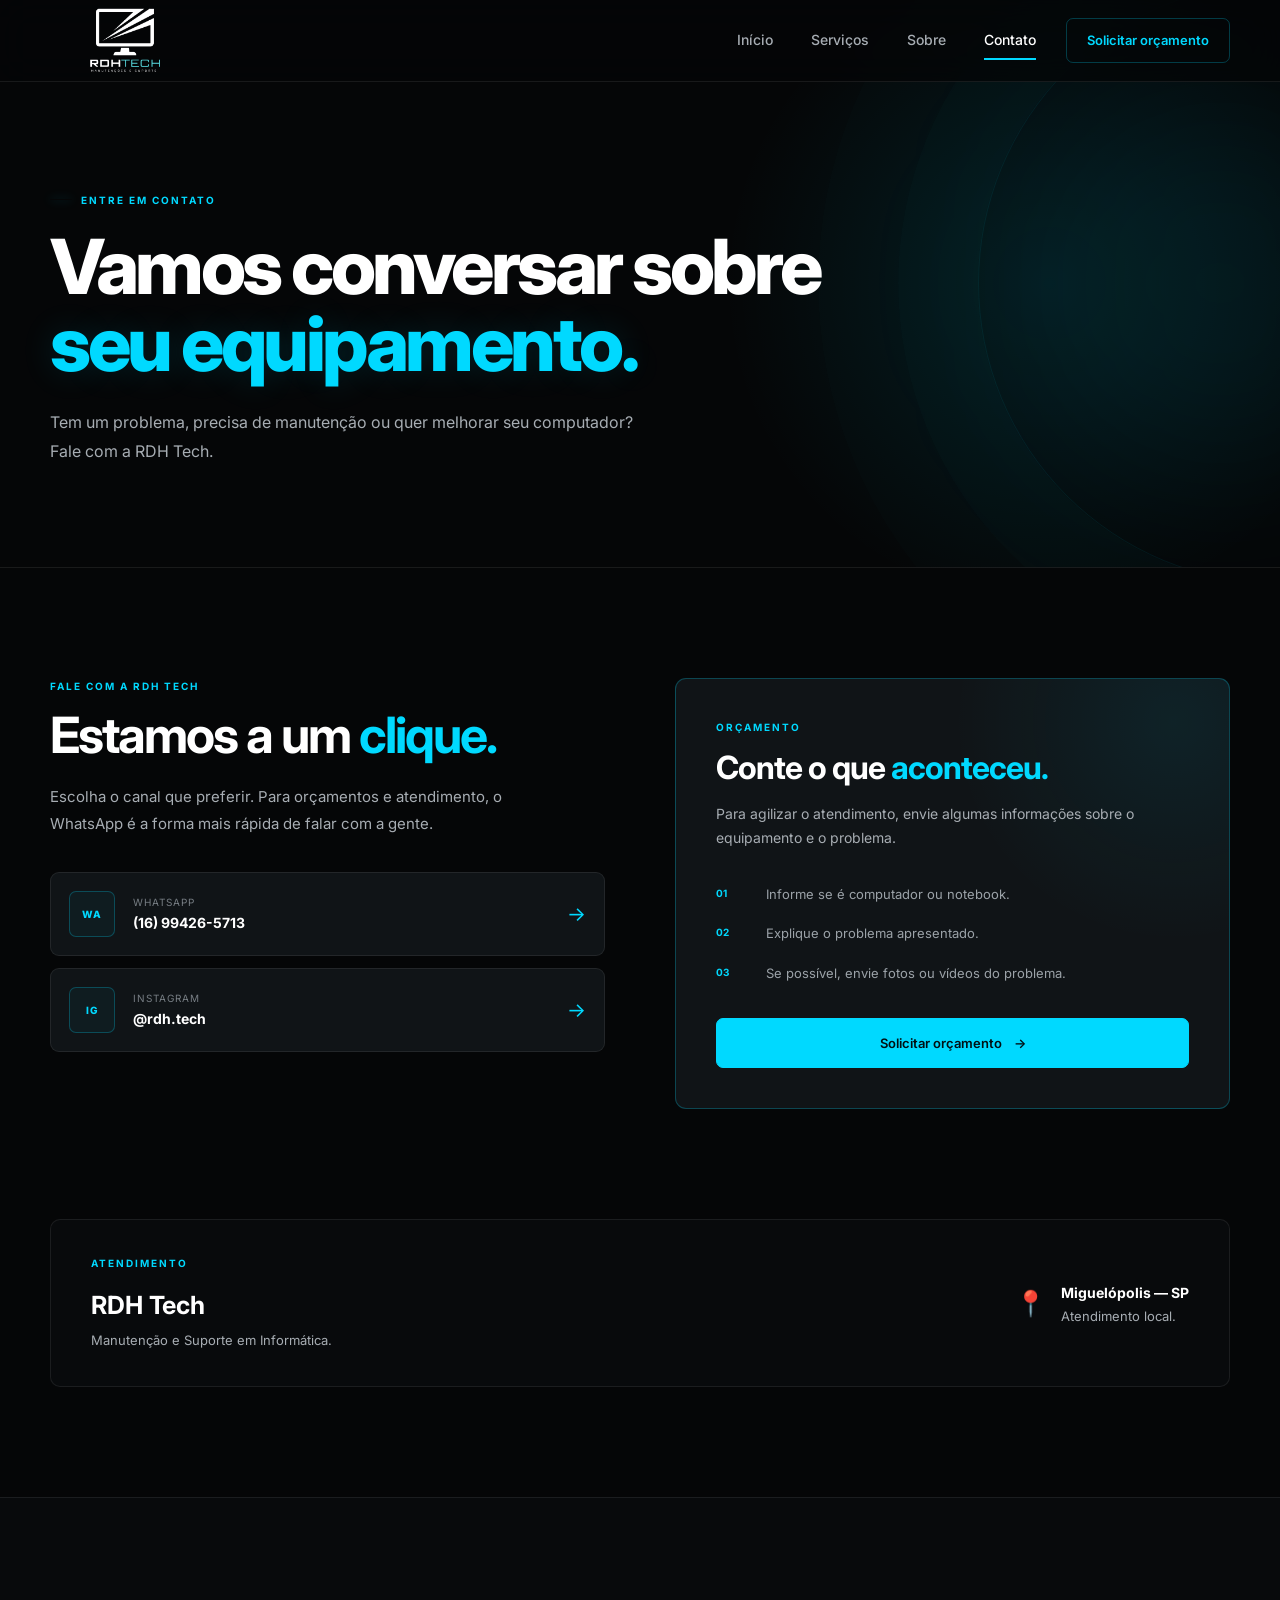
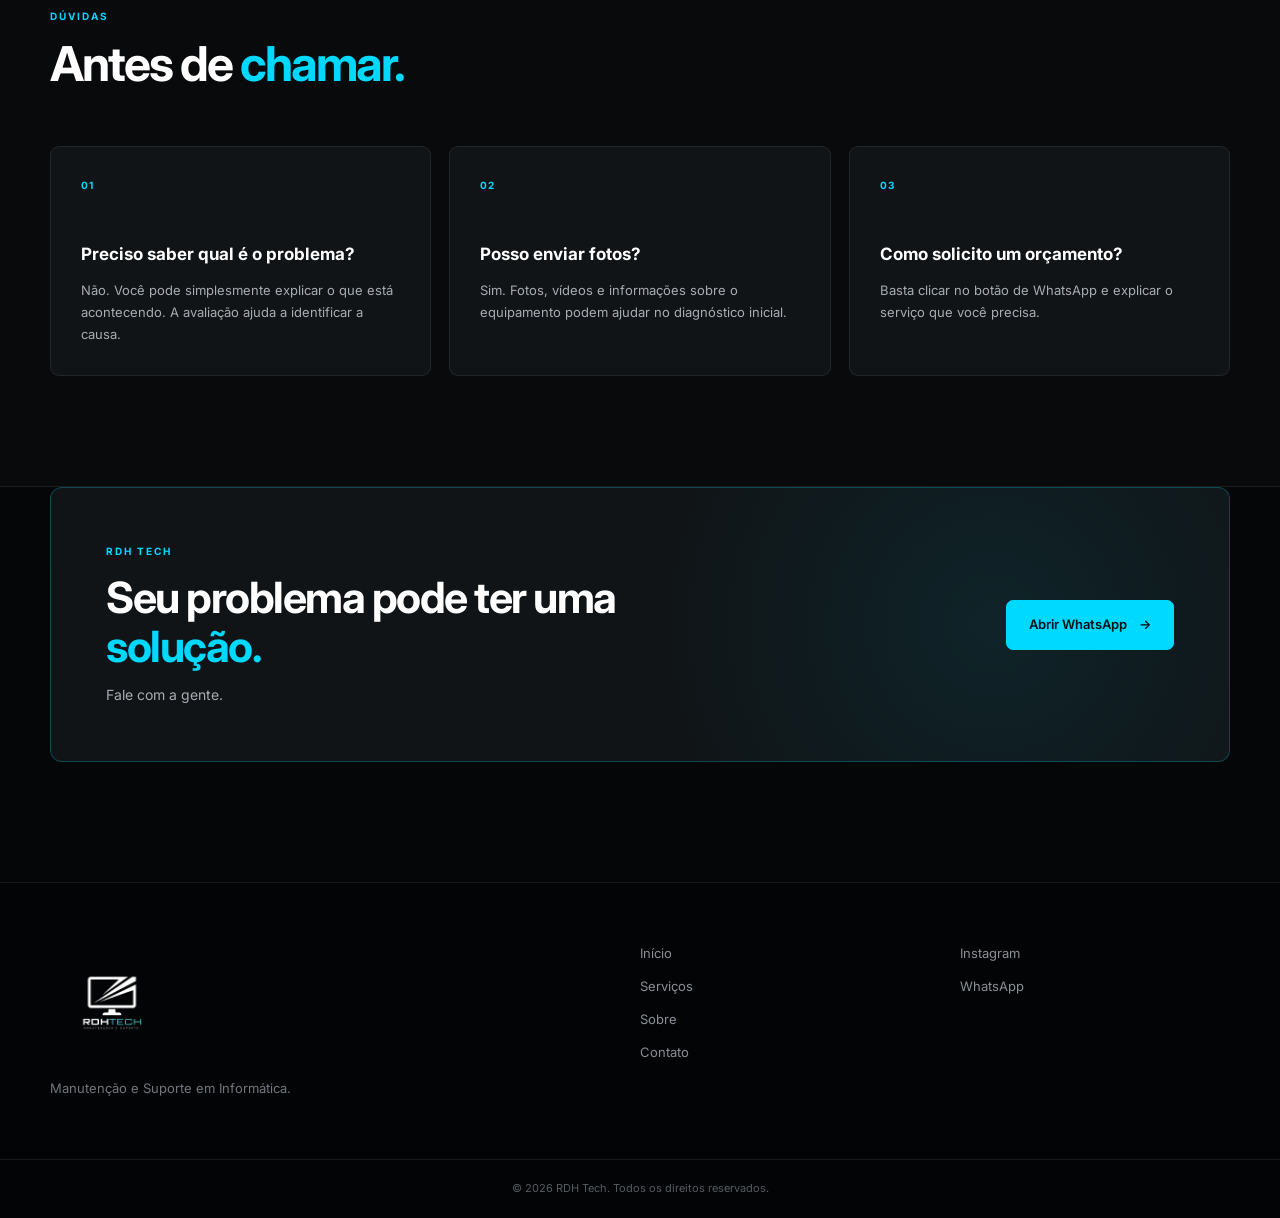
==== paginas/contato.html @ 2783f00d "atualização" ====
<!DOCTYPE html>
<html lang="pt-BR">

<head>

    <meta charset="UTF-8">

    <meta name="viewport" content="width=device-width, initial-scale=1.0">

    <meta name="description"
        content="Entre em contato com a RDH Tech para solicitar orçamento, manutenção e suporte em informática.">

    <title>Contato | RDH Tech</title>


    <!-- Google Fonts -->

    <link rel="preconnect" href="https://fonts.googleapis.com">

    <link rel="preconnect" href="https://fonts.gstatic.com" crossorigin>

    <link
        href="https://fonts.googleapis.com/css2?family=Inter:wght@400;500;600;700;800&display=swap"
        rel="stylesheet">


    <!-- CSS -->

    <link rel="stylesheet" href="../css/style.css">

</head>


<body>


    <!-- =====================================================
         HEADER
    ====================================================== -->

    <header class="header">

        <div class="container header-container">


            <a href="../index.html" class="logo-link">

                <img
                    src="../img/logo1.png"
                    alt="RDH Tech"
                    class="logo">

            </a>


            <nav class="nav">

                <a
                    href="../index.html"
                    class="nav-link">

                    Início

                </a>


                <a
                    href="servicos.html"
                    class="nav-link">

                    Serviços

                </a>


                <a
                    href="sobre.html"
                    class="nav-link">

                    Sobre

                </a>


                <a
                    href="contato.html"
                    class="nav-link active">

                    Contato

                </a>

            </nav>


            <a
                href="https://wa.me/5516994265713"
                target="_blank"
                class="header-button">

                Solicitar orçamento

            </a>


            <button
                class="menu-button"
                id="menuButton"
                aria-label="Abrir menu">

                ☰

            </button>


        </div>

    </header>



    <!-- =====================================================
         MAIN
    ====================================================== -->

    <main>


        <!-- =================================================
             HERO
        ================================================== -->

        <section class="page-hero contact-hero">

            <div class="container page-hero-container">


                <span class="section-label">

                    ENTRE EM CONTATO

                </span>


                <h1>

                    Vamos conversar sobre
                    <span>seu equipamento.</span>

                </h1>


                <p>

                    Tem um problema, precisa de manutenção
                    ou quer melhorar seu computador?
                    Fale com a RDH Tech.

                </p>


            </div>

        </section>



        <!-- =================================================
             CONTATO PRINCIPAL
        ================================================== -->

        <section class="contact-section">

            <div class="container">


                <div class="contact-grid">


                    <!-- INFORMAÇÕES -->

                    <div class="contact-info">


                        <span class="section-label">

                            FALE COM A RDH TECH

                        </span>


                        <h2>

                            Estamos a um
                            <span>clique.</span>

                        </h2>


                        <p>

                            Escolha o canal que preferir.
                            Para orçamentos e atendimento,
                            o WhatsApp é a forma mais rápida
                            de falar com a gente.

                        </p>


                        <!-- WHATSAPP -->

                        <a
                            href="https://wa.me/5516994265713"
                            target="_blank"
                            class="contact-card">


                            <div class="contact-icon">
                                WA
                            </div>


                            <div>

                                <span>
                                    WhatsApp
                                </span>

                                <strong>
                                    (16) 99426-5713
                                </strong>

                            </div>


                            <span class="contact-arrow">
                                →
                            </span>


                        </a>



                        <!-- INSTAGRAM -->

                        <a
                            href="https://www.instagram.com/rdh.tech"
                            target="_blank"
                            class="contact-card">


                            <div class="contact-icon">
                                IG
                            </div>


                            <div>

                                <span>
                                    Instagram
                                </span>

                                <strong>
                                    @rdh.tech
                                </strong>

                            </div>


                            <span class="contact-arrow">
                                →
                            </span>


                        </a>


                    </div>



                    <!-- ORÇAMENTO -->

                    <div class="contact-box">


                        <span class="section-label">

                            ORÇAMENTO

                        </span>


                        <h2>

                            Conte o que
                            <span>aconteceu.</span>

                        </h2>


                        <p>

                            Para agilizar o atendimento,
                            envie algumas informações sobre
                            o equipamento e o problema.

                        </p>


                        <div class="contact-steps">


                            <div>

                                <span>
                                    01
                                </span>

                                <p>
                                    Informe se é computador
                                    ou notebook.
                                </p>

                            </div>


                            <div>

                                <span>
                                    02
                                </span>

                                <p>
                                    Explique o problema
                                    apresentado.
                                </p>

                            </div>


                            <div>

                                <span>
                                    03
                                </span>

                                <p>
                                    Se possível, envie fotos
                                    ou vídeos do problema.
                                </p>

                            </div>


                        </div>


                        <a
                            href="https://wa.me/5516994265713?text=Olá%20RDH%20Tech!%20Gostaria%20de%20solicitar%20um%20orçamento."
                            target="_blank"
                            class="button button-primary contact-button">

                            Solicitar orçamento

                            <span>
                                →
                            </span>

                        </a>


                    </div>


                </div>

            </div>

        </section>



        <!-- =================================================
             ATENDIMENTO
        ================================================== -->

        <section class="contact-location">

            <div class="container">


                <div class="location-box">


                    <div>

                        <span class="section-label">

                            ATENDIMENTO

                        </span>


                        <h2>

                            RDH Tech

                        </h2>


                        <p>

                            Manutenção e Suporte em Informática.

                        </p>


                    </div>


                    <div class="location-info">

                        <span>
                            📍
                        </span>

                        <div>

                            <strong>
                                Miguelópolis — SP
                            </strong>

                            <p>
                                Atendimento local.
                            </p>

                        </div>

                    </div>


                </div>

            </div>

        </section>



        <!-- =================================================
             FAQ
        ================================================== -->

        <section class="faq-section">

            <div class="container">


                <div class="section-header">

                    <span class="section-label">

                        DÚVIDAS

                    </span>


                    <h2>

                        Antes de
                        <span>chamar.</span>

                    </h2>


                </div>


                <div class="faq-grid">


                    <article class="faq-card">

                        <span>
                            01
                        </span>

                        <h3>
                            Preciso saber qual é o problema?
                        </h3>

                        <p>

                            Não. Você pode simplesmente explicar
                            o que está acontecendo. A avaliação
                            ajuda a identificar a causa.

                        </p>

                    </article>


                    <article class="faq-card">

                        <span>
                            02
                        </span>

                        <h3>
                            Posso enviar fotos?
                        </h3>

                        <p>

                            Sim. Fotos, vídeos e informações sobre
                            o equipamento podem ajudar no diagnóstico
                            inicial.

                        </p>

                    </article>


                    <article class="faq-card">

                        <span>
                            03
                        </span>

                        <h3>
                            Como solicito um orçamento?
                        </h3>

                        <p>

                            Basta clicar no botão de WhatsApp e
                            explicar o serviço que você precisa.

                        </p>

                    </article>


                </div>

            </div>

        </section>



        <!-- =================================================
             CTA
        ================================================== -->

        <section class="cta">

            <div class="container">


                <div class="cta-box">


                    <div>

                        <span class="section-label">

                            RDH TECH

                        </span>


                        <h2>

                            Seu problema pode ter
                            uma <span>solução.</span>

                        </h2>


                        <p>

                            Fale com a gente.

                        </p>

                    </div>


                    <a
                        href="https://wa.me/5516994265713"
                        target="_blank"
                        class="button button-primary">

                        Abrir WhatsApp

                        <span>
                            →
                        </span>

                    </a>


                </div>

            </div>

        </section>


    </main>



    <!-- =====================================================
         FOOTER
    ====================================================== -->

    <footer class="footer">

        <div class="container footer-container">


            <div>

                <img
                    src="../img/logo1.png"
                    alt="RDH Tech"
                    class="footer-logo">


                <p>
                    Manutenção e Suporte em Informática.
                </p>

            </div>


            <div class="footer-links">

                <a href="../index.html">
                    Início
                </a>

                <a href="servicos.html">
                    Serviços
                </a>

                <a href="sobre.html">
                    Sobre
                </a>

                <a href="contato.html">
                    Contato
                </a>

            </div>


            <div class="footer-social">

                <a
                    href="https://www.instagram.com/rdh.tech"
                    target="_blank">

                    Instagram

                </a>


                <a
                    href="https://wa.me/5516994265713"
                    target="_blank">

                    WhatsApp

                </a>

            </div>


        </div>


        <div class="footer-bottom">

            <p>
                © 2026 RDH Tech. Todos os direitos reservados.
            </p>

        </div>

    </footer>



    <script src="../js/script.js"></script>

</body>

</html>
---- css/style.css ----
/* =========================================================
   RDH TECH
   STYLE SHEET
   ========================================================= */


/* =========================================================
   RESET
   ========================================================= */

* {
    margin: 0;
    padding: 0;
    box-sizing: border-box;
}

html {
    scroll-behavior: smooth;
}

body {
    font-family: "Inter", sans-serif;
    background: #050607;
    color: #ffffff;
    line-height: 1.6;
    overflow-x: hidden;
}

a {
    color: inherit;
    text-decoration: none;
}

img {
    max-width: 100%;
    display: block;
}

button {
    font-family: inherit;
}


/* =========================================================
   VARIÁVEIS
   ========================================================= */

:root {

    /* Identidade RDH Tech */

    --cyan: #00d9ff;
    --cyan-light: #42e5ff;
    --cyan-dark: #00a8c7;

    /* Fundos */

    --black: #050607;
    --black-2: #080a0c;
    --black-3: #0d1013;
    --card: #101417;

    /* Texto */

    --white: #ffffff;
    --text: #a7adb3;
    --text-light: #d9dde1;

    /* Bordas */

    --border: rgba(255, 255, 255, 0.08);
    --border-cyan: rgba(0, 217, 255, 0.25);

    /* Efeitos */

    --shadow: 0 20px 60px rgba(0, 0, 0, 0.35);

    --container: 1180px;
}


/* =========================================================
   CONTAINER
   ========================================================= */

.container {
    width: min(100% - 40px, var(--container));
    margin-inline: auto;
}


/* =========================================================
   HEADER
   ========================================================= */

.header {

    position: fixed;

    top: 0;
    left: 0;

    width: 100%;

    height: 82px;

    z-index: 1000;

    background: rgba(5, 6, 7, 0.78);

    backdrop-filter: blur(18px);
    -webkit-backdrop-filter: blur(18px);

    border-bottom: 1px solid var(--border);
}


.header-container {

    height: 100%;

    display: flex;

    align-items: center;

    justify-content: space-between;

    gap: 30px;
}


/* Logo */

.logo-link {
    display: flex;
    align-items: center;
}

.logo {

    width: 145px;

    height: auto;

    object-fit: contain;

    transition: 0.3s ease;
}

.logo:hover {
    transform: scale(1.03);
}


/* =========================================================
   NAV
   ========================================================= */

.nav {

    display: flex;

    align-items: center;

    gap: 38px;

    margin-left: auto;
}


.nav-link {

    position: relative;

    color: var(--text);

    font-size: 14px;

    font-weight: 500;

    transition: 0.3s ease;
}


.nav-link::after {

    content: "";

    position: absolute;

    left: 0;
    bottom: -8px;

    width: 0;
    height: 2px;

    background: var(--cyan);

    transition: 0.3s ease;
}


.nav-link:hover,
.nav-link.active {

    color: var(--white);
}


.nav-link:hover::after,
.nav-link.active::after {

    width: 100%;
}


/* =========================================================
   HEADER BUTTON
   ========================================================= */

.header-button {

    padding: 11px 20px;

    border: 1px solid var(--border-cyan);

    border-radius: 7px;

    color: var(--cyan);

    font-size: 13px;

    font-weight: 600;

    transition: 0.3s ease;
}


.header-button:hover {

    background: var(--cyan);

    color: #001014;

    border-color: var(--cyan);

    box-shadow:
        0 0 25px rgba(0, 217, 255, 0.15);
}


/* =========================================================
   MOBILE MENU BUTTON
   ========================================================= */

.menu-button {

    display: none;

    background: transparent;

    border: 0;

    color: white;

    font-size: 25px;

    cursor: pointer;
}


/* =========================================================
   HERO
   ========================================================= */

.hero {

    position: relative;

    min-height: 100vh;

    display: flex;

    align-items: center;

    overflow: hidden;

    padding-top: 82px;
}


/* Fundo */

.hero-background {

    position: absolute;

    inset: 0;

    pointer-events: none;

    background:

        radial-gradient(
            circle at 75% 45%,
            rgba(0, 217, 255, 0.13),
            transparent 28%
        ),

        radial-gradient(
            circle at 15% 80%,
            rgba(0, 217, 255, 0.05),
            transparent 30%
        );
}


.hero-background::after {

    content: "";

    position: absolute;

    width: 650px;
    height: 650px;

    right: -250px;
    top: 100px;

    border-radius: 50%;

    border: 1px solid rgba(0, 217, 255, 0.08);

    box-shadow:

        0 0 0 80px rgba(0, 217, 255, 0.015),

        0 0 0 160px rgba(0, 217, 255, 0.01);
}


/* Hero container */

.hero-container {

    position: relative;

    display: grid;

    grid-template-columns: 1.1fr 0.9fr;

    align-items: center;

    gap: 80px;

    padding-block: 100px;
}


/* =========================================================
   HERO CONTENT
   ========================================================= */

.hero-content {
    max-width: 680px;
}


.hero-tag {

    display: inline-flex;

    align-items: center;

    gap: 9px;

    padding: 7px 13px;

    margin-bottom: 28px;

    border: 1px solid var(--border-cyan);

    border-radius: 100px;

    color: var(--text-light);

    background: rgba(0, 217, 255, 0.035);

    font-size: 11px;

    font-weight: 600;

    letter-spacing: 0.8px;

    text-transform: uppercase;
}


.status-dot {

    width: 7px;
    height: 7px;

    border-radius: 50%;

    background: var(--cyan);

    box-shadow:
        0 0 12px var(--cyan);
}


.hero h1 {

    max-width: 700px;

    font-size: clamp(50px, 6vw, 82px);

    line-height: 1.02;

    letter-spacing: -4px;

    font-weight: 800;

    margin-bottom: 25px;
}


.hero h1 span {

    display: block;

    color: var(--cyan);

    text-shadow:
        0 0 35px rgba(0, 217, 255, 0.15);
}


.hero p {

    max-width: 580px;

    color: var(--text);

    font-size: 17px;

    line-height: 1.8;

    margin-bottom: 38px;
}


/* =========================================================
   HERO BUTTONS
   ========================================================= */

.hero-buttons {

    display: flex;

    align-items: center;

    flex-wrap: wrap;

    gap: 13px;
}


.button {

    display: inline-flex;

    align-items: center;

    justify-content: center;

    gap: 12px;

    min-height: 50px;

    padding: 0 22px;

    border-radius: 7px;

    font-size: 13px;

    font-weight: 600;

    transition:
        transform 0.3s ease,
        background 0.3s ease,
        border 0.3s ease,
        box-shadow 0.3s ease;
}


.button-primary {

    background: var(--cyan);

    color: #001014;

    border: 1px solid var(--cyan);
}


.button-primary:hover {

    transform: translateY(-3px);

    background: var(--cyan-light);

    box-shadow:
        0 12px 35px rgba(0, 217, 255, 0.18);
}


.button-outline {

    border: 1px solid var(--border);

    color: var(--white);

    background: rgba(255, 255, 255, 0.02);
}


.button-outline:hover {

    transform: translateY(-3px);

    border-color: var(--border-cyan);

    color: var(--cyan);

    background: rgba(0, 217, 255, 0.04);
}


/* =========================================================
   HERO LOGO
   ========================================================= */

.hero-logo {

    position: relative;

    display: flex;

    align-items: center;

    justify-content: center;

    min-height: 450px;
}


.hero-logo img {

    position: relative;

    z-index: 2;

    width: min(380px, 80%);

    filter:
        drop-shadow(
            0 0 35px rgba(0, 217, 255, 0.12)
        );

    animation: floating 5s ease-in-out infinite;
}


.logo-glow {

    position: absolute;

    width: 300px;
    height: 300px;

    border-radius: 50%;

    background: rgba(0, 217, 255, 0.08);

    filter: blur(70px);
}


/* =========================================================
   ANIMAÇÃO LOGO
   ========================================================= */

@keyframes floating {

    0% {
        transform: translateY(0);
    }

    50% {
        transform: translateY(-12px);
    }

    100% {
        transform: translateY(0);
    }
}


/* =========================================================
   SECTIONS
   ========================================================= */

.diferenciais,
.servicos-preview {

    padding: 120px 0;
}


.diferenciais {

    background: var(--black-2);

    border-top: 1px solid var(--border);
    border-bottom: 1px solid var(--border);
}


/* =========================================================
   SECTION HEADER
   ========================================================= */

.section-header {

    max-width: 650px;

    margin-bottom: 55px;
}


.section-header-row {

    max-width: none;

    display: flex;

    align-items: flex-end;

    justify-content: space-between;

    gap: 40px;
}


.section-label {

    display: block;

    margin-bottom: 14px;

    color: var(--cyan);

    font-size: 10px;

    font-weight: 700;

    letter-spacing: 2px;
}


.section-header h2 {

    font-size: clamp(32px, 4vw, 48px);

    line-height: 1.1;

    letter-spacing: -2px;

    margin-bottom: 18px;
}


.section-header h2 span {

    color: var(--cyan);
}


.section-header p {

    color: var(--text);

    font-size: 15px;

    line-height: 1.8;
}


/* =========================================================
   DIFERENCIAIS
   ========================================================= */

.diferenciais-grid {

    display: grid;

    grid-template-columns:
        repeat(3, 1fr);

    gap: 18px;
}


.feature-card {

    position: relative;

    min-height: 280px;

    padding: 35px;

    background: var(--card);

    border: 1px solid var(--border);

    border-radius: 10px;

    overflow: hidden;

    transition:
        transform 0.35s ease,
        border 0.35s ease;
}


.feature-card::before {

    content: "";

    position: absolute;

    left: 0;
    top: 0;

    width: 100%;
    height: 2px;

    background: linear-gradient(
        90deg,
        transparent,
        var(--cyan),
        transparent
    );

    opacity: 0;

    transition: 0.35s ease;
}


.feature-card:hover {

    transform: translateY(-7px);

    border-color: var(--border-cyan);
}


.feature-card:hover::before {

    opacity: 1;
}


.feature-number {

    margin-bottom: 70px;

    color: var(--cyan);

    font-size: 12px;

    font-weight: 700;

    letter-spacing: 1px;
}


.feature-card h3 {

    font-size: 20px;

    margin-bottom: 12px;
}


.feature-card p {

    color: var(--text);

    font-size: 14px;

    line-height: 1.7;
}


/* =========================================================
   SERVICES
   ========================================================= */

.services-grid {

    display: grid;

    grid-template-columns:
        repeat(4, 1fr);

    gap: 15px;
}


.service-card {

    padding: 30px 25px;

    background: var(--black-3);

    border: 1px solid var(--border);

    border-radius: 9px;

    transition: 0.3s ease;
}


.service-card:hover {

    transform: translateY(-6px);

    border-color: var(--border-cyan);

    background: #0f1518;
}


.service-icon {

    display: flex;

    align-items: center;

    justify-content: center;

    width: 48px;
    height: 48px;

    margin-bottom: 25px;

    border-radius: 8px;

    border: 1px solid var(--border-cyan);

    color: var(--cyan);

    background: rgba(0, 217, 255, 0.04);

    font-size: 12px;

    font-weight: 800;

    letter-spacing: 1px;
}


.service-card h3 {

    margin-bottom: 10px;

    font-size: 17px;
}


.service-card p {

    color: var(--text);

    font-size: 13px;

    line-height: 1.7;
}


/* =========================================================
   TEXT LINK
   ========================================================= */

.text-link {

    color: var(--cyan);

    font-size: 13px;

    font-weight: 600;

    white-space: nowrap;

    transition: 0.3s ease;
}


.text-link:hover {

    transform: translateX(5px);
}


/* =========================================================
   CTA
   ========================================================= */

.cta {

    padding: 0 0 120px;
}


.cta-box {

    position: relative;

    display: flex;

    align-items: center;

    justify-content: space-between;

    gap: 40px;

    padding: 55px;

    border: 1px solid var(--border-cyan);

    border-radius: 12px;

    overflow: hidden;

    background:

        radial-gradient(
            circle at 80% 50%,
            rgba(0, 217, 255, 0.08),
            transparent 35%
        ),

        var(--card);
}


.cta-box h2 {

    max-width: 650px;

    font-size: clamp(28px, 4vw, 43px);

    line-height: 1.15;

    letter-spacing: -1.5px;

    margin-bottom: 12px;
}


.cta-box h2 span {

    color: var(--cyan);
}


.cta-box p {

    color: var(--text);

    font-size: 14px;
}


/* =========================================================
   FOOTER
   ========================================================= */

.footer {

    border-top: 1px solid var(--border);

    background: #030405;
}


.footer-container {

    display: grid;

    grid-template-columns:
        2fr 1fr 1fr;

    gap: 50px;

    padding: 60px 0;
}


.footer-logo {

    width: 120px;

    margin-bottom: 15px;
}


.footer-container p {

    color: #70777d;

    font-size: 13px;
}


.footer-links,
.footer-social {

    display: flex;

    flex-direction: column;

    gap: 12px;
}


.footer-links a,
.footer-social a {

    color: #888f95;

    font-size: 13px;

    transition: 0.3s ease;
}


.footer-links a:hover,
.footer-social a:hover {

    color: var(--cyan);

    transform: translateX(3px);
}


.footer-bottom {

    padding: 20px;

    border-top: 1px solid var(--border);

    text-align: center;
}


.footer-bottom p {

    color: #555b60;

    font-size: 11px;
}


/* =========================================================
   RESPONSIVIDADE
   ========================================================= */


/* TABLET */

@media (max-width: 1000px) {

    .nav {
        gap: 22px;
    }

    .header-button {
        display: none;
    }

    .hero-container {

        grid-template-columns: 1fr;

        text-align: center;

        gap: 30px;
    }

    .hero-content {
        margin-inline: auto;
    }

    .hero-tag {
        margin-inline: auto;
    }

    .hero p {
        margin-inline: auto;
    }

    .hero-buttons {
        justify-content: center;
    }

    .hero-logo {

        min-height: 300px;

        order: -1;
    }

    .hero-logo img {
        width: 250px;
    }

    .diferenciais-grid {
        grid-template-columns: 1fr;
    }

    .services-grid {
        grid-template-columns:
            repeat(2, 1fr);
    }

}


/* MOBILE */

@media (max-width: 700px) {

    .container {
        width: min(100% - 30px, var(--container));
    }


    /* Header */

    .header {
        height: 70px;
    }

    .logo {
        width: 115px;
    }

    .nav {
        display: none;
    }

    .menu-button {
        display: block;
    }


    /* Hero */

    .hero {
        padding-top: 70px;
    }

    .hero-container {
        padding-block: 70px;
    }

    .hero-logo {
        min-height: 220px;
    }

    .hero-logo img {
        width: 210px;
    }

    .hero h1 {

        font-size: 47px;

        letter-spacing: -2.5px;
    }

    .hero p {
        font-size: 15px;
    }

    .hero-buttons {

        flex-direction: column;

        align-items: stretch;
    }

    .button {
        width: 100%;
    }


    /* Sections */

    .diferenciais,
    .servicos-preview {
        padding: 85px 0;
    }

    .section-header {
        margin-bottom: 40px;
    }

    .section-header-row {

        align-items: flex-start;

        flex-direction: column;

        gap: 20px;
    }


    /* Services */

    .services-grid {
        grid-template-columns: 1fr;
    }


    /* Cards */

    .feature-card {
        min-height: auto;
    }

    .feature-number {
        margin-bottom: 45px;
    }


    /* CTA */

    .cta {
        padding-bottom: 85px;
    }

    .cta-box {

        flex-direction: column;

        align-items: flex-start;

        padding: 35px 25px;
    }


    /* Footer */

    .footer-container {

        grid-template-columns: 1fr;

        gap: 35px;

        padding: 45px 0;
    }

}


/* =========================================================
   REDUÇÃO DE MOVIMENTO
   ========================================================= */

@media (prefers-reduced-motion: reduce) {

    *,
    *::before,
    *::after {

        animation-duration: 0.01ms !important;

        animation-iteration-count: 1 !important;

        scroll-behavior: auto !important;

        transition-duration: 0.01ms !important;
    }

}

/* =========================================================
   JAVASCRIPT / INTERAÇÕES
   ========================================================= */

.header.scrolled {
    background: rgba(5, 6, 7, 0.94);
    box-shadow: 0 10px 40px rgba(0, 0, 0, 0.25);
}


/* Animação de entrada */

.reveal {
    opacity: 0;
    transform: translateY(25px);
    transition:
        opacity 0.7s ease,
        transform 0.7s ease;
}

.reveal.show {
    opacity: 1;
    transform: translateY(0);
}


/* Menu mobile */

@media (max-width: 700px) {

    .nav.mobile-active {

        position: absolute;

        top: 70px;
        left: 15px;
        right: 15px;

        display: flex;

        flex-direction: column;

        gap: 0;

        padding: 10px;

        background: rgba(10, 13, 15, 0.98);

        border: 1px solid rgba(0, 217, 255, 0.15);

        border-radius: 10px;

        box-shadow:
            0 20px 50px rgba(0, 0, 0, 0.5);
    }

    .nav.mobile-active .nav-link {

        width: 100%;

        padding: 15px;

        border-radius: 6px;
    }

    .nav.mobile-active .nav-link:hover {

        background: rgba(0, 217, 255, 0.05);
    }

    .nav.mobile-active .nav-link::after {
        display: none;
    }

}

/* =========================================================
   SOBRE / HISTÓRIA DA RDH TECH
   ========================================================= */


/* =========================================================
   STORY
   ========================================================= */

.story-section {

    padding: 120px 0;

}


.story-intro {

    max-width: 720px;

    margin-bottom: 100px;

}


.story-intro h2 {

    font-size: clamp(35px, 5vw, 55px);

    line-height: 1.1;

    letter-spacing: -2px;

    margin-bottom: 25px;

}


.story-intro h2 span {

    color: var(--cyan);

}


.story-intro p {

    max-width: 650px;

    color: var(--text);

    font-size: 16px;

    line-height: 1.9;

    margin-bottom: 15px;

}


/* =========================================================
   TIMELINE
   ========================================================= */

.story-timeline {

    position: relative;

    max-width: 900px;

    margin-inline: auto;

}


/* Linha vertical */

.story-timeline::before {

    content: "";

    position: absolute;

    top: 0;
    bottom: 0;

    left: 25px;

    width: 1px;

    background: linear-gradient(
        to bottom,
        transparent,
        var(--border-cyan),
        var(--border-cyan),
        transparent
    );

}


/* Item */

.story-item {

    position: relative;

    display: grid;

    grid-template-columns: 52px 1fr;

    gap: 35px;

    margin-bottom: 80px;

}


.story-item:last-child {

    margin-bottom: 0;

}


/* Número */

.story-marker {

    position: relative;

    z-index: 2;

    display: flex;

    align-items: center;

    justify-content: center;

    width: 52px;
    height: 52px;

    border-radius: 50%;

    border: 1px solid var(--border-cyan);

    background: var(--black);

    color: var(--cyan);

    font-size: 11px;

    font-weight: 700;

    box-shadow:
        0 0 25px rgba(0, 217, 255, 0.05);

}


/* Conteúdo */

.story-content {

    padding-top: 5px;

}


.story-label {

    display: block;

    margin-bottom: 12px;

    color: var(--cyan);

    font-size: 10px;

    font-weight: 700;

    letter-spacing: 2px;

}


.story-content h3 {

    font-size: 25px;

    line-height: 1.25;

    margin-bottom: 13px;

}


.story-content p {

    max-width: 650px;

    color: var(--text);

    font-size: 14px;

    line-height: 1.8;

}


/* =========================================================
   ESSÊNCIA
   ========================================================= */

.essence-section {

    padding: 120px 0;

    background: var(--black-2);

    border-top: 1px solid var(--border);

    border-bottom: 1px solid var(--border);

}


.essence-grid {

    display: grid;

    grid-template-columns:
        repeat(3, 1fr);

    gap: 18px;

}


.essence-card {

    min-height: 260px;

    padding: 32px;

    background: var(--card);

    border: 1px solid var(--border);

    border-radius: 10px;

    transition: 0.35s ease;

}


.essence-card:hover {

    transform: translateY(-7px);

    border-color: var(--border-cyan);

}


.essence-number {

    display: block;

    margin-bottom: 70px;

    color: var(--cyan);

    font-size: 11px;

    font-weight: 700;

    letter-spacing: 1px;

}


.essence-card h3 {

    margin-bottom: 10px;

    font-size: 20px;

}


.essence-card p {

    color: var(--text);

    font-size: 13px;

    line-height: 1.8;

}


/* =========================================================
   VISÃO
   ========================================================= */

.vision-section {

    padding: 120px 0;

}


.vision-box {

    position: relative;

    display: grid;

    grid-template-columns: 1.3fr 0.7fr;

    align-items: center;

    gap: 60px;

    min-height: 430px;

    padding: 60px;

    border: 1px solid var(--border-cyan);

    border-radius: 12px;

    overflow: hidden;

    background:

        radial-gradient(
            circle at 80% 50%,
            rgba(0, 217, 255, 0.09),
            transparent 35%
        ),

        var(--card);

}


.vision-content {

    position: relative;

    z-index: 2;

}


.vision-content h2 {

    max-width: 600px;

    font-size: clamp(35px, 5vw, 55px);

    line-height: 1.1;

    letter-spacing: -2px;

    margin-bottom: 20px;

}


.vision-content h2 span {

    color: var(--cyan);

}


.vision-content p {

    max-width: 620px;

    color: var(--text);

    font-size: 15px;

    line-height: 1.9;

    margin-bottom: 30px;

}


.vision-mark {

    display: flex;

    align-items: center;

    justify-content: center;

}


.vision-mark img {

    width: min(280px, 80%);

    opacity: 0.85;

    filter:
        drop-shadow(
            0 0 35px rgba(0, 217, 255, 0.14)
        );

}


/* =========================================================
   MOBILE
   ========================================================= */

@media (max-width: 800px) {

    .story-section,
    .essence-section,
    .vision-section {

        padding: 85px 0;

    }


    .story-intro {

        margin-bottom: 70px;

    }


    .story-timeline::before {

        left: 20px;

    }


    .story-item {

        grid-template-columns: 42px 1fr;

        gap: 22px;

        margin-bottom: 60px;

    }


    .story-marker {

        width: 42px;
        height: 42px;

    }


    .story-content h3 {

        font-size: 21px;

    }


    .story-content p {

        font-size: 13px;

    }


    .essence-grid {

        grid-template-columns: 1fr;

    }


    .essence-card {

        min-height: auto;

    }


    .essence-number {

        margin-bottom: 40px;

    }


    .vision-box {

        grid-template-columns: 1fr;

        padding: 35px 25px;

        text-align: left;

    }


    .vision-mark {

        order: -1;

    }


    .vision-mark img {

        width: 180px;

    }

}


/* =========================================================
   PÁGINA DE CONTATO
   ========================================================= */


/* =========================================================
   CONTATO
   ========================================================= */

.contact-section {

    padding: 110px 0;

}


.contact-grid {

    display: grid;

    grid-template-columns:
        1fr 1fr;

    gap: 70px;

    align-items: start;

}


/* =========================================================
   INFORMAÇÕES
   ========================================================= */

.contact-info h2 {

    font-size: clamp(35px, 4vw, 50px);

    line-height: 1.1;

    letter-spacing: -2px;

    margin-bottom: 20px;

}


.contact-info h2 span {

    color: var(--cyan);

}


.contact-info > p {

    max-width: 500px;

    color: var(--text);

    font-size: 15px;

    line-height: 1.8;

    margin-bottom: 35px;

}


/* =========================================================
   CONTACT CARDS
   ========================================================= */

.contact-card {

    display: flex;

    align-items: center;

    gap: 18px;

    padding: 18px;

    margin-bottom: 12px;

    border: 1px solid var(--border);

    border-radius: 9px;

    background: var(--card);

    transition: 0.3s ease;

}


.contact-card:hover {

    transform: translateX(6px);

    border-color: var(--border-cyan);

}


.contact-icon {

    display: flex;

    align-items: center;

    justify-content: center;

    width: 46px;
    height: 46px;

    flex-shrink: 0;

    border-radius: 7px;

    border: 1px solid var(--border-cyan);

    color: var(--cyan);

    background: rgba(0, 217, 255, 0.04);

    font-size: 10px;

    font-weight: 800;

    letter-spacing: 1px;

}


.contact-card div:nth-child(2) {

    display: flex;

    flex-direction: column;

    gap: 2px;

}


.contact-card div:nth-child(2) span {

    color: #777e84;

    font-size: 10px;

    text-transform: uppercase;

    letter-spacing: 1px;

}


.contact-card strong {

    color: var(--white);

    font-size: 14px;

}


.contact-arrow {

    margin-left: auto;

    color: var(--cyan);

    font-size: 20px;

}


/* =========================================================
   CONTACT BOX
   ========================================================= */

.contact-box {

    padding: 40px;

    border: 1px solid var(--border-cyan);

    border-radius: 11px;

    background:

        radial-gradient(
            circle at 90% 10%,
            rgba(0, 217, 255, 0.07),
            transparent 35%
        ),

        var(--card);

}


.contact-box h2 {

    font-size: 32px;

    line-height: 1.2;

    letter-spacing: -1px;

    margin-bottom: 15px;

}


.contact-box h2 span {

    color: var(--cyan);

}


.contact-box > p {

    color: var(--text);

    font-size: 14px;

    line-height: 1.7;

    margin-bottom: 35px;

}


/* =========================================================
   CONTACT STEPS
   ========================================================= */

.contact-steps {

    display: flex;

    flex-direction: column;

    gap: 20px;

    margin-bottom: 35px;

}


.contact-steps > div {

    display: grid;

    grid-template-columns: 35px 1fr;

    gap: 15px;

    align-items: start;

}


.contact-steps span {

    color: var(--cyan);

    font-size: 10px;

    font-weight: 700;

}


.contact-steps p {

    color: #9ba2a8;

    font-size: 13px;

    line-height: 1.5;

}


.contact-button {

    width: 100%;

}


/* =========================================================
   LOCALIZAÇÃO
   ========================================================= */

.contact-location {

    padding: 0 0 110px;

}


.location-box {

    display: flex;

    align-items: center;

    justify-content: space-between;

    gap: 40px;

    padding: 35px 40px;

    border: 1px solid var(--border);

    border-radius: 10px;

    background: var(--black-2);

}


.location-box h2 {

    font-size: 25px;

    margin-bottom: 5px;

}


.location-box p {

    color: var(--text);

    font-size: 13px;

}


.location-info {

    display: flex;

    align-items: center;

    gap: 15px;

}


.location-info > span {

    font-size: 25px;

}


.location-info strong {

    font-size: 14px;

}


/* =========================================================
   FAQ
   ========================================================= */

.faq-section {

    padding: 110px 0;

    background: var(--black-2);

    border-top: 1px solid var(--border);

    border-bottom: 1px solid var(--border);

}


.faq-grid {

    display: grid;

    grid-template-columns:
        repeat(3, 1fr);

    gap: 18px;

}


.faq-card {

    padding: 30px;

    border: 1px solid var(--border);

    border-radius: 9px;

    background: var(--card);

    transition: 0.3s ease;

}


.faq-card:hover {

    transform: translateY(-5px);

    border-color: var(--border-cyan);

}


.faq-card > span {

    display: block;

    margin-bottom: 50px;

    color: var(--cyan);

    font-size: 10px;

    font-weight: 700;

    letter-spacing: 1px;

}


.faq-card h3 {

    font-size: 17px;

    line-height: 1.4;

    margin-bottom: 12px;

}


.faq-card p {

    color: var(--text);

    font-size: 13px;

    line-height: 1.7;

}


/* =========================================================
   RESPONSIVIDADE
   ========================================================= */

@media (max-width: 900px) {

    .contact-grid {

        grid-template-columns: 1fr;

        gap: 50px;

    }


    .faq-grid {

        grid-template-columns:
            1fr 1fr;

    }

}


@media (max-width: 700px) {

    .contact-section {

        padding: 75px 0;

    }


    .contact-box {

        padding: 30px 25px;

    }


    .location-box {

        flex-direction: column;

        align-items: flex-start;

        padding: 30px 25px;

    }


    .contact-location {

        padding-bottom: 75px;

    }


    .faq-section {

        padding: 75px 0;

    }


    .faq-grid {

        grid-template-columns: 1fr;

    }


    .faq-card > span {

        margin-bottom: 35px;

    }

}

/* =========================================================
   PÁGINA DE SERVIÇOS — RDH TECH
   ========================================================= */


/* =========================================================
   HERO DA PÁGINA
   ========================================================= */

.page-hero {
    position: relative;

    min-height: 520px;

    display: flex;
    align-items: center;

    padding-top: 82px;

    overflow: hidden;

    background:
        radial-gradient(
            circle at 82% 50%,
            rgba(0, 217, 255, 0.10),
            transparent 30%
        ),
        var(--black);

    border-bottom: 1px solid var(--border);
}


/* círculos decorativos */

.page-hero::before {
    content: "";

    position: absolute;

    width: 600px;
    height: 600px;

    right: -300px;
    top: 50%;

    transform: translateY(-50%);

    border-radius: 50%;

    border: 1px solid rgba(0, 217, 255, 0.07);

    box-shadow:
        0 0 0 80px rgba(0, 217, 255, 0.012),
        0 0 0 160px rgba(0, 217, 255, 0.008);

    pointer-events: none;
}


/* brilho */

.page-hero::after {
    content: "";

    position: absolute;

    width: 400px;
    height: 400px;

    right: -140px;
    top: 50%;

    transform: translateY(-50%);

    border-radius: 50%;

    background: rgba(0, 217, 255, 0.05);

    filter: blur(90px);

    pointer-events: none;
}


/* =========================================================
   CONTAINER DO HERO
   ========================================================= */

.page-hero-container {
    position: relative;

    z-index: 2;

    padding: 100px 0;
}


/* =========================================================
   LABEL
   ========================================================= */

.page-hero .section-label {
    display: inline-flex;

    align-items: center;

    gap: 9px;

    margin-bottom: 20px;

    color: var(--cyan);

    font-size: 10px;

    font-weight: 700;

    letter-spacing: 2px;

    text-transform: uppercase;
}


.page-hero .section-label::before {
    content: "";

    width: 22px;
    height: 1px;

    background: var(cyan);

    box-shadow:
        0 0 10px rgba(0, 217, 255, 0.4);
}


/* =========================================================
   TÍTULO
   ========================================================= */

.page-hero h1 {
    max-width: 800px;

    margin-bottom: 25px;

    color: var(--white);

    font-size: clamp(46px, 6vw, 76px);

    line-height: 1.02;

    letter-spacing: -3.5px;

    font-weight: 800;
}


.page-hero h1 span {
    color: var(--cyan);

    text-shadow:
        0 0 35px rgba(0, 217, 255, 0.14);
}


/* =========================================================
   DESCRIÇÃO
   ========================================================= */

.page-hero p {
    max-width: 600px;

    color: var(--text);

    font-size: 16px;

    line-height: 1.85;
}


/* =========================================================
   ÁREA DOS SERVIÇOS
   ========================================================= */

.services-page {
    padding: 115px 0 120px;

    background: var(--black-2);

    border-bottom: 1px solid var(--border);
}


/* =========================================================
   GRID DOS CARDS
   ========================================================= */

.services-page-grid {
    display: grid;

    grid-template-columns: repeat(3, minmax(0, 1fr));

    gap: 18px;
}


/* =========================================================
   CARD DE SERVIÇO
   ========================================================= */

.service-large-card {
    position: relative;

    display: flex;

    flex-direction: column;

    min-height: 390px;

    padding: 32px;

    background:
        linear-gradient(
            145deg,
            rgba(255, 255, 255, 0.025),
            transparent 50%
        ),
        var(--card);

    border: 1px solid var(--border);

    border-radius: 12px;

    overflow: hidden;

    transition:
        transform 0.3s ease,
        border-color 0.3s ease,
        background 0.3s ease,
        box-shadow 0.3s ease;
}


/* linha cyan no topo */

.service-large-card::before {
    content: "";

    position: absolute;

    top: 0;
    left: 0;

    width: 100%;
    height: 2px;

    background:
        linear-gradient(
            90deg,
            transparent,
            var(--cyan),
            transparent
        );

    opacity: 0;

    transition: opacity 0.3s ease;
}


/* brilho interno */

.service-large-card::after {
    content: "";

    position: absolute;

    width: 200px;
    height: 200px;

    right: -100px;
    bottom: -110px;

    border-radius: 50%;

    background: rgba(0, 217, 255, 0.035);

    filter: blur(40px);

    pointer-events: none;

    transition: 0.3s ease;
}


/* hover */

.service-large-card:hover {
    transform: translateY(-7px);

    border-color: var(--border-cyan);

    background:
        linear-gradient(
            145deg,
            rgba(0, 217, 255, 0.035),
            transparent 50%
        ),
        #0f1518;

    box-shadow:
        0 20px 50px rgba(0, 0, 0, 0.28);
}


.service-large-card:hover::before {
    opacity: 1;
}


.service-large-card:hover::after {
    background: rgba(0, 217, 255, 0.07);
}


/* =========================================================
   PARTE SUPERIOR DO CARD
   ========================================================= */

.service-top {
    position: relative;

    z-index: 2;

    display: flex;

    align-items: center;

    justify-content: space-between;

    margin-bottom: 55px;
}


/* número */

.service-index {
    color: var(--cyan);

    font-size: 11px;

    font-weight: 700;

    letter-spacing: 1px;
}


/* símbolo */

.service-symbol {
    display: flex;

    align-items: center;

    justify-content: center;

    width: 52px;
    height: 52px;

    border: 1px solid var(--border-cyan);

    border-radius: 9px;

    color: var(--cyan);

    background: rgba(0, 217, 255, 0.045);

    font-size: 11px;

    font-weight: 800;

    letter-spacing: 1px;

    box-shadow:
        inset 0 0 20px rgba(0, 217, 255, 0.02);
}


/* =========================================================
   TÍTULO DO SERVIÇO
   ========================================================= */

.service-large-card h2 {
    position: relative;

    z-index: 2;

    margin-bottom: 12px;

    color: var(--white);

    font-size: 21px;

    line-height: 1.35;

    font-weight: 700;
}


/* =========================================================
   DESCRIÇÃO
   ========================================================= */

.service-large-card > p {
    position: relative;

    z-index: 2;

    margin-bottom: 25px;

    color: var(--text);

    font-size: 13px;

    line-height: 1.75;
}


/* =========================================================
   LISTA
   ========================================================= */

.service-large-card ul {
    position: relative;

    z-index: 2;

    display: flex;

    flex-direction: column;

    gap: 9px;

    margin-top: auto;

    padding: 0;

    list-style: none;
}


.service-large-card li {
    position: relative;

    padding-left: 18px;

    color: var(--text-light);

    font-size: 12px;

    line-height: 1.5;
}


.service-large-card li::before {
    content: "";

    position: absolute;

    left: 0;
    top: 8px;

    width: 5px;
    height: 5px;

    border-radius: 50%;

    background: var(--cyan);

    box-shadow:
        0 0 8px rgba(0, 217, 255, 0.35);
}


/* =========================================================
   PROCESSO
   ========================================================= */

.process-section {
    padding: 120px 0;

    background: var(--black);
}


/* =========================================================
   CABEÇALHO DO PROCESSO
   ========================================================= */

.process-section .section-header {
    max-width: 700px;

    margin-bottom: 60px;
}


/* =========================================================
   GRID DO PROCESSO
   ========================================================= */

.process-grid {
    display: grid;

    grid-template-columns: repeat(4, 1fr);

    gap: 18px;
}


/* =========================================================
   ITEM DO PROCESSO
   ========================================================= */

.process-section .process-item {
    position: relative;

    padding: 30px;

    min-height: 230px;

    background: var(--card);

    border: 1px solid var(--border);

    border-radius: 10px;

    overflow: hidden;

    transition:
        transform 0.3s ease,
        border-color 0.3s ease,
        background 0.3s ease;
}


.process-section .process-item::before {
    content: "";

    position: absolute;

    top: 0;
    left: 0;

    width: 100%;
    height: 2px;

    background:
        linear-gradient(
            90deg,
            transparent,
            var(--cyan),
            transparent
        );

    opacity: 0;

    transition: opacity 0.3s ease;
}


.process-section .process-item:hover {
    transform: translateY(-6px);

    border-color: var(--border-cyan);

    background: #0f1518;
}


.process-section .process-item:hover::before {
    opacity: 1;
}


/* =========================================================
   NÚMERO DO PROCESSO
   ========================================================= */

.process-section .process-number {
    display: block;

    margin-bottom: 55px;

    color: var(--cyan);

    font-size: 11px;

    font-weight: 700;

    letter-spacing: 1px;
}


/* =========================================================
   TÍTULO DO PROCESSO
   ========================================================= */

.process-section .process-item h3 {
    margin-bottom: 9px;

    color: var(--white);

    font-size: 17px;

    line-height: 1.4;
}


/* =========================================================
   TEXTO DO PROCESSO
   ========================================================= */

.process-section .process-item p {
    color: var(--text);

    font-size: 13px;

    line-height: 1.7;
}


/* =========================================================
   AJUSTE CTA DA PÁGINA
   ========================================================= */

.services-page + .process-section + .cta {
    padding-top: 0;
}


/* =========================================================
   TABLET
   ========================================================= */

@media (max-width: 1000px) {

    .page-hero {
        min-height: 480px;
    }

    .page-hero-container {
        padding: 90px 0;
    }

    .services-page-grid {
        grid-template-columns: repeat(2, minmax(0, 1fr));
    }

    .process-grid {
        grid-template-columns: repeat(2, 1fr);
    }

}


/* =========================================================
   MOBILE
   ========================================================= */

@media (max-width: 700px) {

    /* HERO */

    .page-hero {
        min-height: 440px;

        padding-top: 70px;
    }

    .page-hero-container {
        padding: 75px 0;
    }

    .page-hero h1 {
        max-width: 100%;

        margin-bottom: 20px;

        font-size: 45px;

        line-height: 1.04;

        letter-spacing: -2px;
    }

    .page-hero p {
        max-width: 100%;

        font-size: 15px;

        line-height: 1.75;
    }


    /* SERVIÇOS */

    .services-page {
        padding: 80px 0;
    }

    .services-page-grid {
        grid-template-columns: 1fr;

        gap: 14px;
    }

    .service-large-card {
        min-height: auto;

        padding: 27px 24px;
    }

    .service-top {
        margin-bottom: 40px;
    }

    .service-large-card h2 {
        font-size: 19px;
    }

    .service-large-card > p {
        font-size: 13px;
    }


    /* PROCESSO */

    .process-section {
        padding: 80px 0;
    }

    .process-section .section-header {
        margin-bottom: 40px;
    }

    .process-grid {
        grid-template-columns: 1fr;

        gap: 14px;
    }

    .process-section .process-item {
        min-height: auto;

        padding: 25px;
    }

    .process-section .process-number {
        margin-bottom: 35px;
    }

}


/* =========================================================
   CELULARES PEQUENOS
   ========================================================= */

@media (max-width: 400px) {

    .page-hero h1 {
        font-size: 39px;

        letter-spacing: -1.7px;
    }

    .service-large-card {
        padding: 24px 20px;
    }

    .service-symbol {
        width: 46px;
        height: 46px;
    }

}
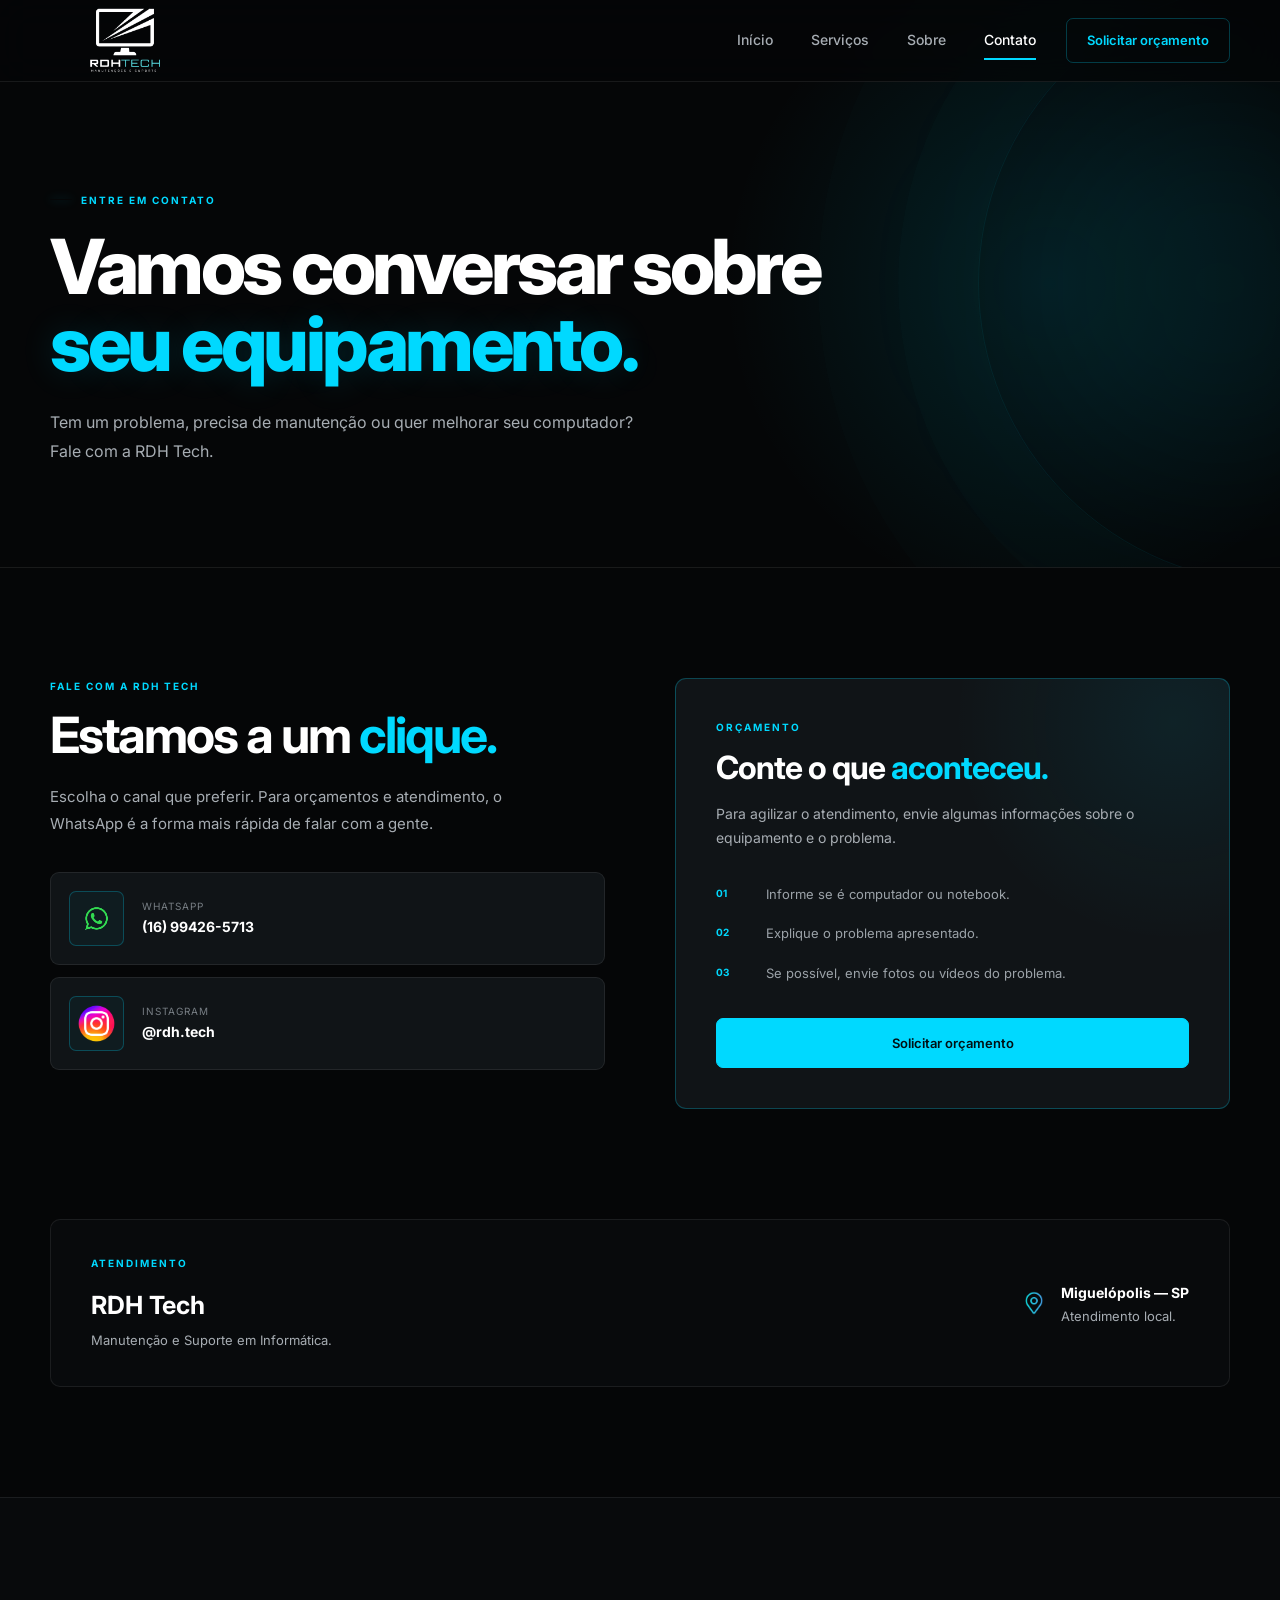
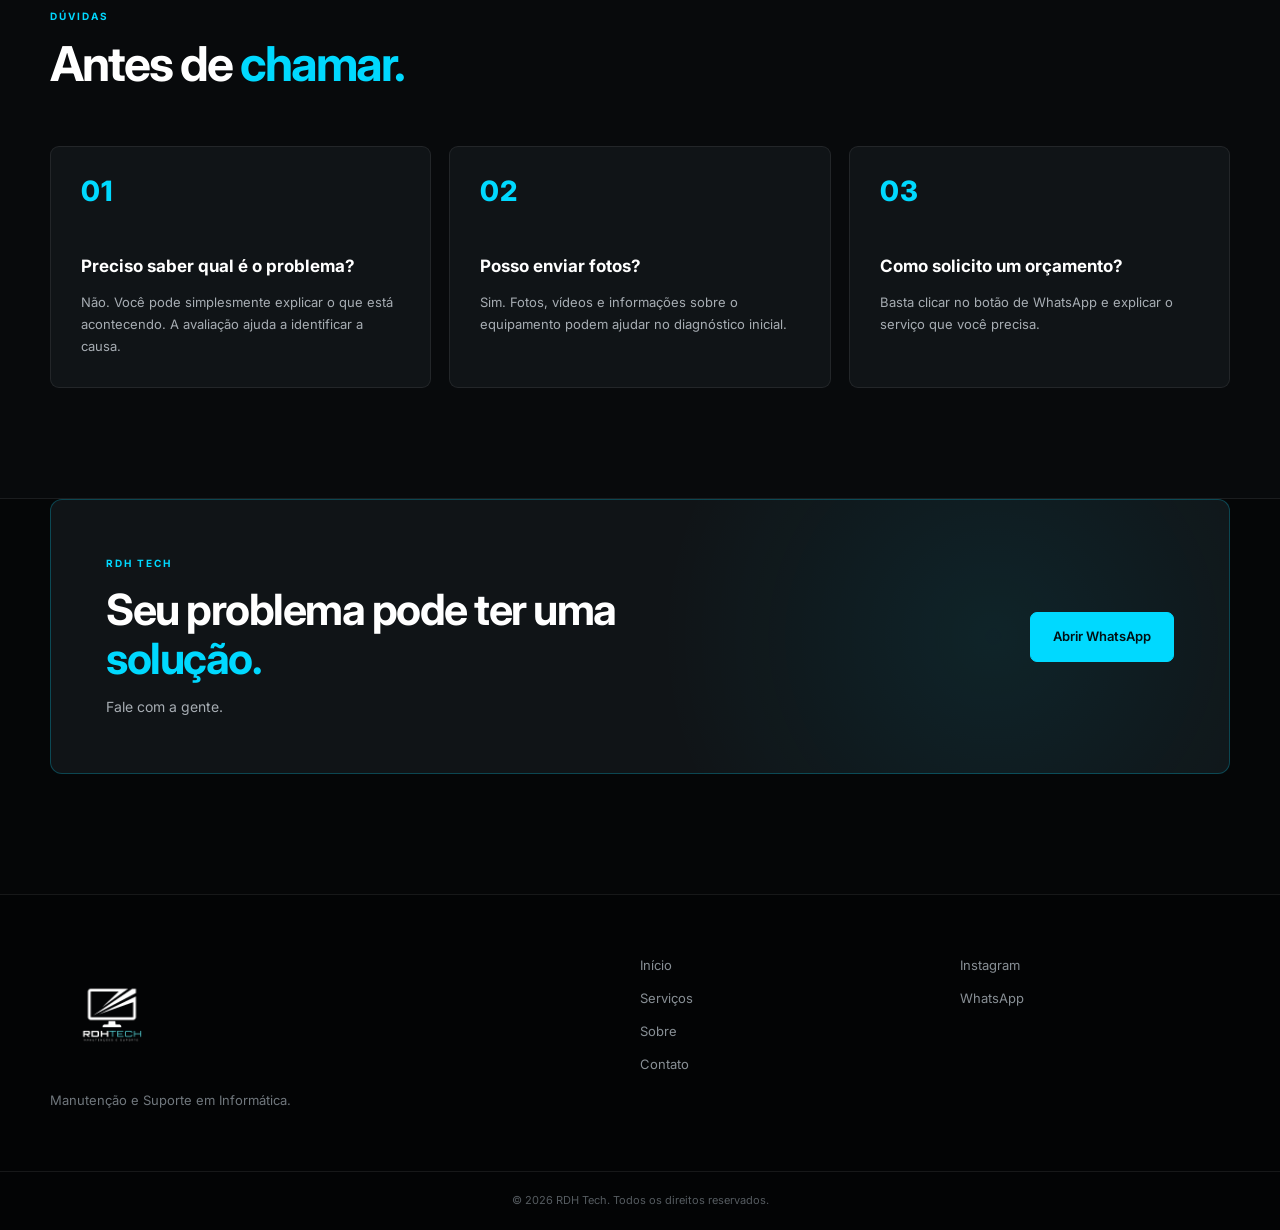
==== commit 37c8d58d: "atualização" ====
--- a/paginas/contato.html
+++ b/paginas/contato.html
@@ -217,7 +217,7 @@
 
 
                             <div class="contact-icon">
-                                WA
+                                <img src="../img/logo-what.png" alt="WhatsApp">
                             </div>
 
 
@@ -234,9 +234,6 @@
                             </div>
 
 
-                            <span class="contact-arrow">
-                                →
-                            </span>
 
 
                         </a>
@@ -252,7 +249,7 @@
 
 
                             <div class="contact-icon">
-                                IG
+                                <img src="../img/logo-insta.png" alt="Instagram">
                             </div>
 
 
@@ -267,11 +264,6 @@
                                 </strong>
 
                             </div>
-
-
-                            <span class="contact-arrow">
-                                →
-                            </span>
 
 
                         </a>
@@ -365,10 +357,6 @@
 
                             Solicitar orçamento
 
-                            <span>
-                                →
-                            </span>
-
                         </a>
 
 
@@ -422,10 +410,9 @@
 
 
                     <div class="location-info">
-
-                        <span>
-                            📍
-                        </span>
+                        <span class="location-icon">
+                                <img src="../img/localizacao.png" alt="Localização">
+                                </span>
 
                         <div>
 
@@ -597,9 +584,7 @@
 
                         Abrir WhatsApp
 
-                        <span>
-                            →
-                        </span>
+                        
 
                     </a>
 
--- a/css/style.css
+++ b/css/style.css
@@ -775,16 +775,12 @@
 
 
 .feature-number {
-
     margin-bottom: 70px;
-
     color: var(--cyan);
-
-    font-size: 12px;
-
-    font-weight: 700;
-
+    font-size: 28px;
+    font-weight: 800;
     letter-spacing: 1px;
+    line-height: 1;
 }
 
 
@@ -1642,19 +1638,13 @@
 
 
 .essence-number {
-
     display: block;
-
     margin-bottom: 70px;
-
     color: var(--cyan);
-
-    font-size: 11px;
-
-    font-weight: 700;
-
+    font-size: 28px;
+    font-weight: 800;
     letter-spacing: 1px;
-
+    line-height: 1;
 }
 
 
@@ -2330,19 +2320,13 @@
 
 
 .faq-card > span {
-
     display: block;
-
     margin-bottom: 50px;
-
     color: var(--cyan);
-
-    font-size: 10px;
-
-    font-weight: 700;
-
+    font-size: 28px;
+    font-weight: 800;
     letter-spacing: 1px;
-
+    line-height: 1;
 }
 
 
@@ -2797,12 +2781,10 @@
 
 .service-index {
     color: var(--cyan);
-
-    font-size: 11px;
-
-    font-weight: 700;
-
+    font-size: 28px;
+    font-weight: 800;
     letter-spacing: 1px;
+    line-height: 1;
 }
 
 
@@ -3039,16 +3021,12 @@
 
 .process-section .process-number {
     display: block;
-
     margin-bottom: 55px;
-
     color: var(--cyan);
-
-    font-size: 11px;
-
-    font-weight: 700;
-
+    font-size: 28px;
+    font-weight: 800;
     letter-spacing: 1px;
+    line-height: 1;
 }
 
 
@@ -3234,4 +3212,26 @@
         height: 46px;
     }
 
+}
+/* Ícones de contato */
+.contact-icon {
+    width: 55px;
+    height: 55px;
+    display: flex;
+    align-items: center;
+    justify-content: center;
+    flex-shrink: 0;
+}
+
+.contact-icon img {
+    width: 45px;
+    height: 45px;
+    object-fit: contain;
+    display: block;
+}
+.location-icon img {
+    width: 24px;
+    height: 24px;
+    object-fit: contain;
+    display: block;
 }
